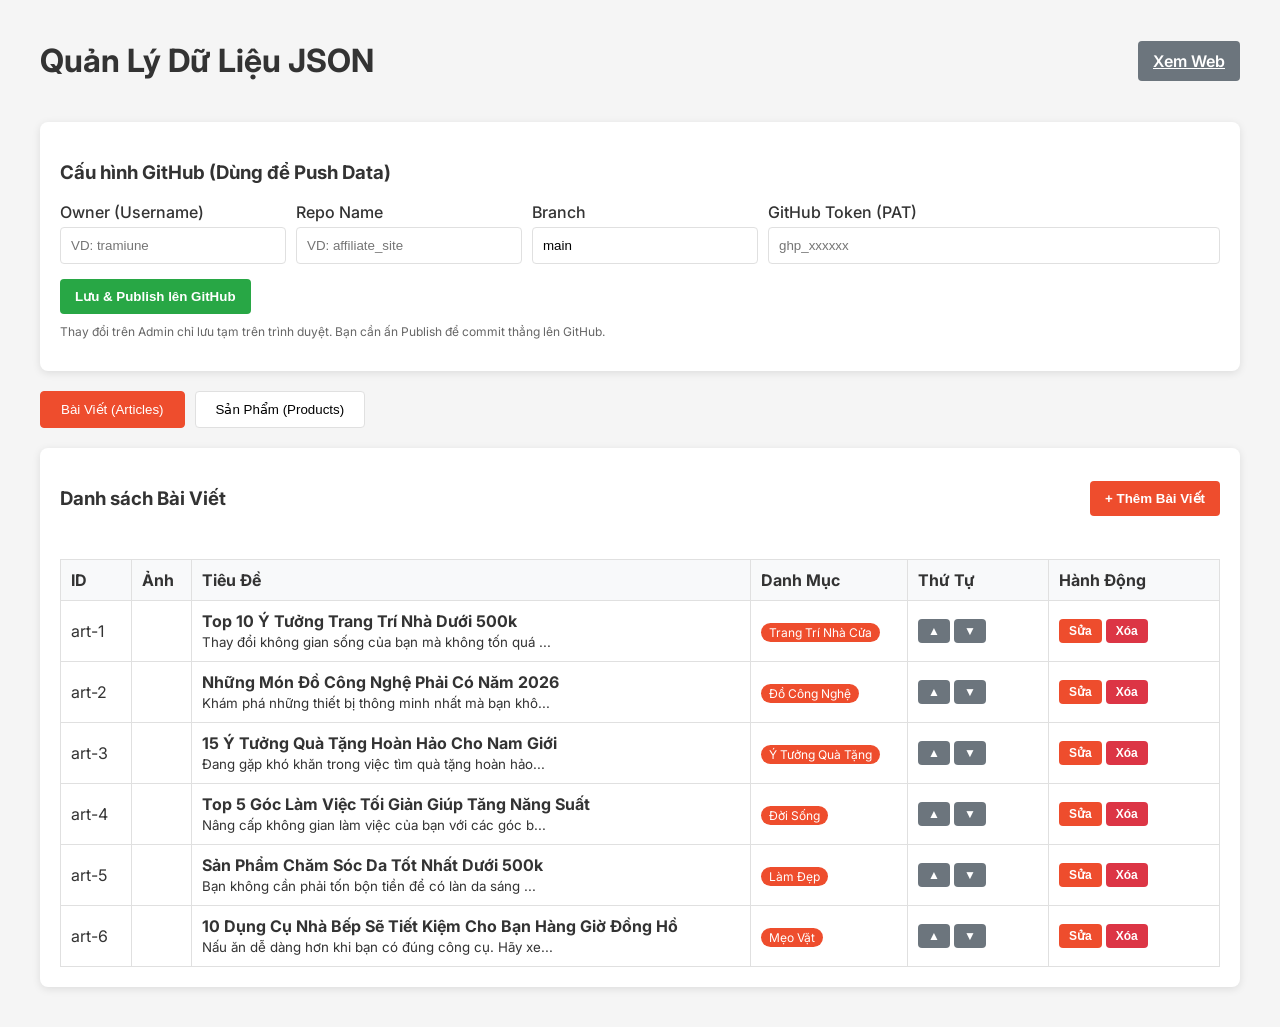
==== admin.html @ eef1307e "add admin" ====
<!DOCTYPE html>
<html lang="vi">
<head>
    <meta charset="UTF-8">
    <meta name="viewport" content="width=device-width, initial-scale=1.0">
    <title>Admin - Quản Lý Dữ Liệu</title>
    <link href="https://fonts.googleapis.com/css2?family=Inter:wght@400;500;600;700&display=swap" rel="stylesheet">
    <style>
        :root {
            --primary-color: #ee4d2d;
            --bg-color: #f5f5f5;
            --card-bg: #ffffff;
            --text-color: #333333;
            --border-color: #e0e0e0;
        }
        body { font-family: 'Inter', sans-serif; background: var(--bg-color); color: var(--text-color); margin: 0; padding: 20px; }
        .container { max-width: 1200px; margin: 0 auto; }
        .header { display: flex; justify-content: space-between; align-items: center; margin-bottom: 20px; }
        .card { background: var(--card-bg); padding: 20px; border-radius: 8px; box-shadow: 0 2px 8px rgba(0,0,0,0.1); margin-bottom: 20px; }
        .form-group { margin-bottom: 15px; }
        .form-group label { display: block; font-weight: 500; margin-bottom: 5px; }
        .form-group input, .form-group textarea, .form-group select { width: 100%; padding: 10px; border: 1px solid var(--border-color); border-radius: 4px; box-sizing: border-box; }
        .btn { padding: 10px 15px; border: none; border-radius: 4px; cursor: pointer; font-weight: 600; }
        .btn-primary { background: var(--primary-color); color: white; }
        .btn-danger { background: #dc3545; color: white; }
        .btn-secondary { background: #6c757d; color: white; }
        .btn-success { background: #28a745; color: white; }
        .btn-sm { padding: 5px 10px; font-size: 12px; }
        .flex { display: flex; gap: 10px; }
        table { width: 100%; border-collapse: collapse; margin-top: 10px; }
        th, td { border: 1px solid var(--border-color); padding: 10px; text-align: left; }
        th { background: #f8f9fa; }
        .badge { background: var(--primary-color); color: white; padding: 2px 8px; border-radius: 12px; font-size: 12px; }
        .tabs { display: flex; gap: 10px; margin-bottom: 20px; }
        .tab-btn { padding: 10px 20px; cursor: pointer; border: 1px solid var(--border-color); background: white; border-radius: 4px; }
        .tab-btn.active { background: var(--primary-color); color: white; border-color: var(--primary-color); }
        .tab-content { display: none; }
        .tab-content.active { display: block; }
        
        /* Modal */
        .modal { display: none; position: fixed; top: 0; left: 0; width: 100%; height: 100%; background: rgba(0,0,0,0.5); align-items: center; justify-content: center; z-index: 1000; }
        .modal.active { display: flex; }
        .modal-content { background: white; padding: 20px; border-radius: 8px; width: 90%; max-width: 600px; max-height: 90vh; overflow-y: auto; }
        .modal-header { display: flex; justify-content: space-between; align-items: center; margin-bottom: 15px; }
        
        .loading-overlay { display: none; position: fixed; top: 0; left: 0; width: 100%; height: 100%; background: rgba(0,0,0,0.7); color: white; align-items: center; justify-content: center; z-index: 2000; font-size: 20px; }
    </style>
</head>
<body>
    <div class="loading-overlay" id="loadingOverlay">Đang xử lý...</div>

    <div class="container">
        <div class="header">
            <h1>Quản Lý Dữ Liệu JSON</h1>
            <a href="index.html" class="btn btn-secondary">Xem Web</a>
        </div>

        <div class="card">
            <h3>Cấu hình GitHub (Dùng để Push Data)</h3>
            <div class="flex" style="flex-wrap: wrap;">
                <div class="form-group" style="flex: 1; min-width: 200px;">
                    <label>Owner (Username)</label>
                    <input type="text" id="ghOwner" placeholder="VD: tramiune">
                </div>
                <div class="form-group" style="flex: 1; min-width: 200px;">
                    <label>Repo Name</label>
                    <input type="text" id="ghRepo" placeholder="VD: affiliate_site">
                </div>
                <div class="form-group" style="flex: 1; min-width: 200px;">
                    <label>Branch</label>
                    <input type="text" id="ghBranch" value="main" placeholder="VD: main">
                </div>
                <div class="form-group" style="flex: 2; min-width: 300px;">
                    <label>GitHub Token (PAT)</label>
                    <input type="password" id="ghToken" placeholder="ghp_xxxxxx">
                </div>
            </div>
            <button class="btn btn-success" id="btnPublish">Lưu & Publish lên GitHub</button>
            <p style="font-size: 12px; color: #666; margin-top: 10px;">Thay đổi trên Admin chỉ lưu tạm trên trình duyệt. Bạn cần ấn Publish để commit thẳng lên GitHub.</p>
        </div>

        <div class="tabs">
            <button class="tab-btn active" data-target="tab-articles">Bài Viết (Articles)</button>
            <button class="tab-btn" data-target="tab-products">Sản Phẩm (Products)</button>
        </div>

        <!-- TAB BÀI VIẾT -->
        <div id="tab-articles" class="tab-content active card">
            <div class="header">
                <h3>Danh sách Bài Viết</h3>
                <button class="btn btn-primary" onclick="openArticleModal()">+ Thêm Bài Viết</button>
            </div>
            <div style="overflow-x: auto;">
                <table id="tableArticles">
                    <thead>
                        <tr>
                            <th width="50">ID</th>
                            <th>Ảnh</th>
                            <th>Tiêu Đề</th>
                            <th>Danh Mục</th>
                            <th width="120">Thứ Tự</th>
                            <th width="150">Hành Động</th>
                        </tr>
                    </thead>
                    <tbody></tbody>
                </table>
            </div>
        </div>

        <!-- TAB SẢN PHẨM -->
        <div id="tab-products" class="tab-content card">
            <div class="header">
                <h3>Danh sách Sản Phẩm</h3>
                <button class="btn btn-primary" onclick="openProductModal()">+ Thêm Sản Phẩm</button>
            </div>
            <div style="overflow-x: auto;">
                <table id="tableProducts">
                    <thead>
                        <tr>
                            <th width="50">ID</th>
                            <th>Ảnh</th>
                            <th>Tiêu Đề</th>
                            <th>Giá Gốc / Giá Giảm</th>
                            <th width="120">Thứ Tự</th>
                            <th width="150">Hành Động</th>
                        </tr>
                    </thead>
                    <tbody></tbody>
                </table>
            </div>
        </div>
    </div>

    <!-- MODAL ARTICLE -->
    <div class="modal" id="modalArticle">
        <div class="modal-content">
            <div class="modal-header">
                <h3 id="modalArticleTitle">Thêm Bài Viết</h3>
                <button class="btn btn-secondary btn-sm" onclick="closeModal('modalArticle')">Đóng</button>
            </div>
            <form id="formArticle">
                <input type="hidden" id="artIndex" value="">
                <div class="form-group">
                    <label>ID</label>
                    <input type="text" id="artId" required>
                </div>
                <div class="form-group">
                    <label>Tiêu Đề</label>
                    <input type="text" id="artTitle" required>
                </div>
                <div class="form-group">
                    <label>Mô tả (Description)</label>
                    <textarea id="artDesc" rows="3"></textarea>
                </div>
                <div class="form-group">
                    <label>Danh mục (Category)</label>
                    <input type="text" id="artCategory">
                </div>
                <div class="form-group">
                    <label>Badge (Nhãn nổi bật)</label>
                    <input type="text" id="artBadge">
                </div>
                <div class="form-group">
                    <label>Link (URL)</label>
                    <input type="text" id="artUrl" value="article.html">
                </div>
                <div class="form-group">
                    <label>Ảnh đại diện (URL)</label>
                    <input type="text" id="artImage" required>
                </div>
                <button type="submit" class="btn btn-primary">Lưu Bài Viết</button>
            </form>
        </div>
    </div>

    <!-- MODAL PRODUCT -->
    <div class="modal" id="modalProduct">
        <div class="modal-content" style="max-width: 800px;">
            <div class="modal-header">
                <h3 id="modalProductTitle">Thêm Sản Phẩm</h3>
                <button class="btn btn-secondary btn-sm" onclick="closeModal('modalProduct')">Đóng</button>
            </div>
            <form id="formProduct">
                <input type="hidden" id="prodIndex" value="">
                
                <div class="flex">
                    <div class="form-group" style="flex: 1">
                        <label>ID</label>
                        <input type="text" id="prodId" required>
                    </div>
                    <div class="form-group" style="flex: 1">
                        <label>Tracking ID (Shopee ref)</label>
                        <input type="text" id="prodTrackingId">
                    </div>
                </div>

                <div class="form-group">
                    <label>Tiêu Đề</label>
                    <input type="text" id="prodTitle" required>
                </div>
                
                <div class="form-group">
                    <label>Mô tả chi tiết</label>
                    <textarea id="prodDesc" rows="3"></textarea>
                </div>

                <div class="flex">
                    <div class="form-group" style="flex: 1">
                        <label>Đánh giá (VD: ⭐ 4.9)</label>
                        <input type="text" id="prodRating">
                    </div>
                    <div class="form-group" style="flex: 1">
                        <label>Số lượng bán (VD: Đã bán 23,4k)</label>
                        <input type="text" id="prodSoldCount">
                    </div>
                </div>

                <div class="flex">
                    <div class="form-group" style="flex: 1">
                        <label>Giá Gốc</label>
                        <input type="text" id="prodOriginalPrice">
                    </div>
                    <div class="form-group" style="flex: 1">
                        <label>Giá Khuyến Mãi</label>
                        <input type="text" id="prodDiscountedPrice">
                    </div>
                    <div class="form-group" style="flex: 1">
                        <label>Hạn Giờ (VD: Kết thúc trong 2h)</label>
                        <input type="text" id="prodUrgencyText">
                    </div>
                </div>

                <div class="form-group">
                    <label>Link Shopee (Affiliate)</label>
                    <input type="text" id="prodLink" required>
                </div>

                <div class="form-group">
                    <label>Badge Giảm giá (VD: -35%)</label>
                    <input type="text" id="prodDiscountBadge">
                </div>

                <div class="form-group" style="background: #f8f9fa; padding: 10px; border-radius: 4px;">
                    <label>Media (JSON Array: <code>[{"type": "image", "url": "...", "thumb": "..."}]</code>)</label>
                    <textarea id="prodMedia" rows="3">[]</textarea>
                </div>
                
                <div class="form-group">
                    <label>Hoặc Ảnh Đơn Giản (URL Nếu không có Media Array)</label>
                    <input type="text" id="prodImage">
                </div>

                <div class="flex">
                    <div class="form-group" style="flex: 1">
                        <label>Ưu Điểm (Mỗi dòng 1 mục)</label>
                        <textarea id="prodPros" rows="4"></textarea>
                    </div>
                    <div class="form-group" style="flex: 1">
                        <label>Nhược Điểm (Mỗi dòng 1 mục)</label>
                        <textarea id="prodCons" rows="4"></textarea>
                    </div>
                </div>

                <div class="form-group">
                    <label>Voucher (Mỗi dòng 1 mục)</label>
                    <textarea id="prodVouchers" rows="3"></textarea>
                </div>

                <button type="submit" class="btn btn-primary">Lưu Sản Phẩm</button>
            </form>
        </div>
    </div>

    <script src="admin.js"></script>
</body>
</html>
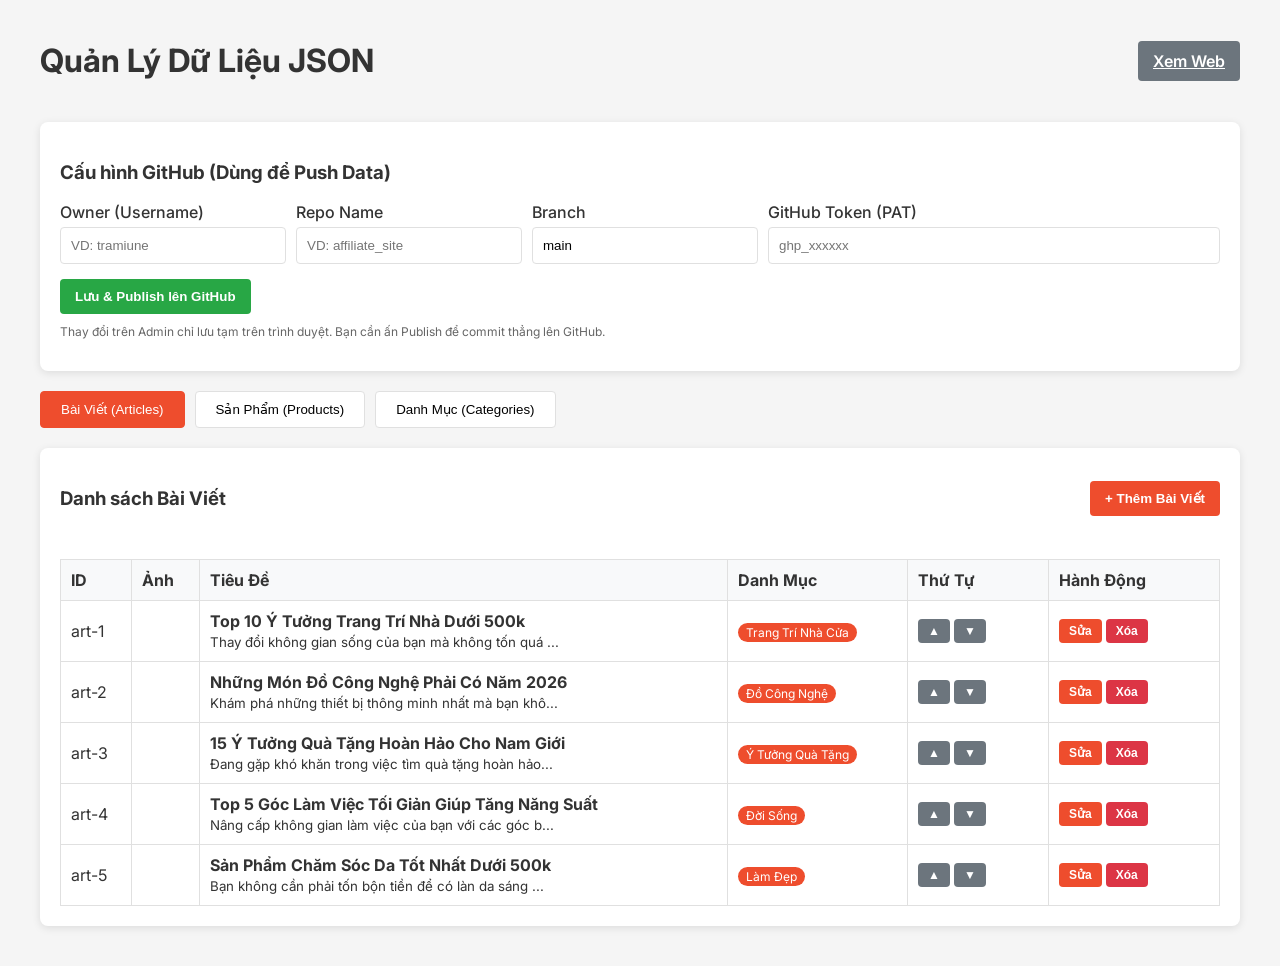
==== commit 9ea64318: "udate admin" ====
--- a/admin.html
+++ b/admin.html
@@ -82,6 +82,7 @@
         <div class="tabs">
             <button class="tab-btn active" data-target="tab-articles">Bài Viết (Articles)</button>
             <button class="tab-btn" data-target="tab-products">Sản Phẩm (Products)</button>
+            <button class="tab-btn" data-target="tab-categories">Danh Mục (Categories)</button>
         </div>
 
         <!-- TAB BÀI VIẾT -->
@@ -129,6 +130,25 @@
                 </table>
             </div>
         </div>
+
+        <!-- TAB DANH MỤC -->
+        <div id="tab-categories" class="tab-content card">
+            <div class="header">
+                <h3>Danh sách Danh Mục</h3>
+                <button class="btn btn-primary" onclick="openCategoryModal()">+ Thêm Danh Mục</button>
+            </div>
+            <div style="overflow-x: auto;">
+                <table id="tableCategories">
+                    <thead>
+                        <tr>
+                            <th>Tên Danh Mục</th>
+                            <th width="150">Hành Động</th>
+                        </tr>
+                    </thead>
+                    <tbody></tbody>
+                </table>
+            </div>
+        </div>
     </div>
 
     <!-- MODAL ARTICLE -->
@@ -154,7 +174,9 @@
                 </div>
                 <div class="form-group">
                     <label>Danh mục (Category)</label>
-                    <input type="text" id="artCategory">
+                    <select id="artCategory">
+                        <option value="">-- Chọn Danh Mục --</option>
+                    </select>
                 </div>
                 <div class="form-group">
                     <label>Badge (Nhãn nổi bật)</label>
@@ -169,6 +191,24 @@
                     <input type="text" id="artImage" required>
                 </div>
                 <button type="submit" class="btn btn-primary">Lưu Bài Viết</button>
+            </form>
+        </div>
+    </div>
+
+    <!-- MODAL CATEGORY -->
+    <div class="modal" id="modalCategory">
+        <div class="modal-content">
+            <div class="modal-header">
+                <h3 id="modalCategoryTitle">Thêm Danh Mục</h3>
+                <button class="btn btn-secondary btn-sm" onclick="closeModal('modalCategory')">Đóng</button>
+            </div>
+            <form id="formCategory">
+                <input type="hidden" id="catIndex" value="">
+                <div class="form-group">
+                    <label>Tên Danh Mục</label>
+                    <input type="text" id="catName" required>
+                </div>
+                <button type="submit" class="btn btn-primary">Lưu Danh Mục</button>
             </form>
         </div>
     </div>
@@ -194,9 +234,17 @@
                     </div>
                 </div>
 
-                <div class="form-group">
-                    <label>Tiêu Đề</label>
-                    <input type="text" id="prodTitle" required>
+                <div class="flex">
+                    <div class="form-group" style="flex: 2">
+                        <label>Tiêu Đề</label>
+                        <input type="text" id="prodTitle" required>
+                    </div>
+                    <div class="form-group" style="flex: 1">
+                        <label>Danh Mục</label>
+                        <select id="prodCategory">
+                            <option value="">-- Chọn Danh Mục --</option>
+                        </select>
+                    </div>
                 </div>
                 
                 <div class="form-group">
